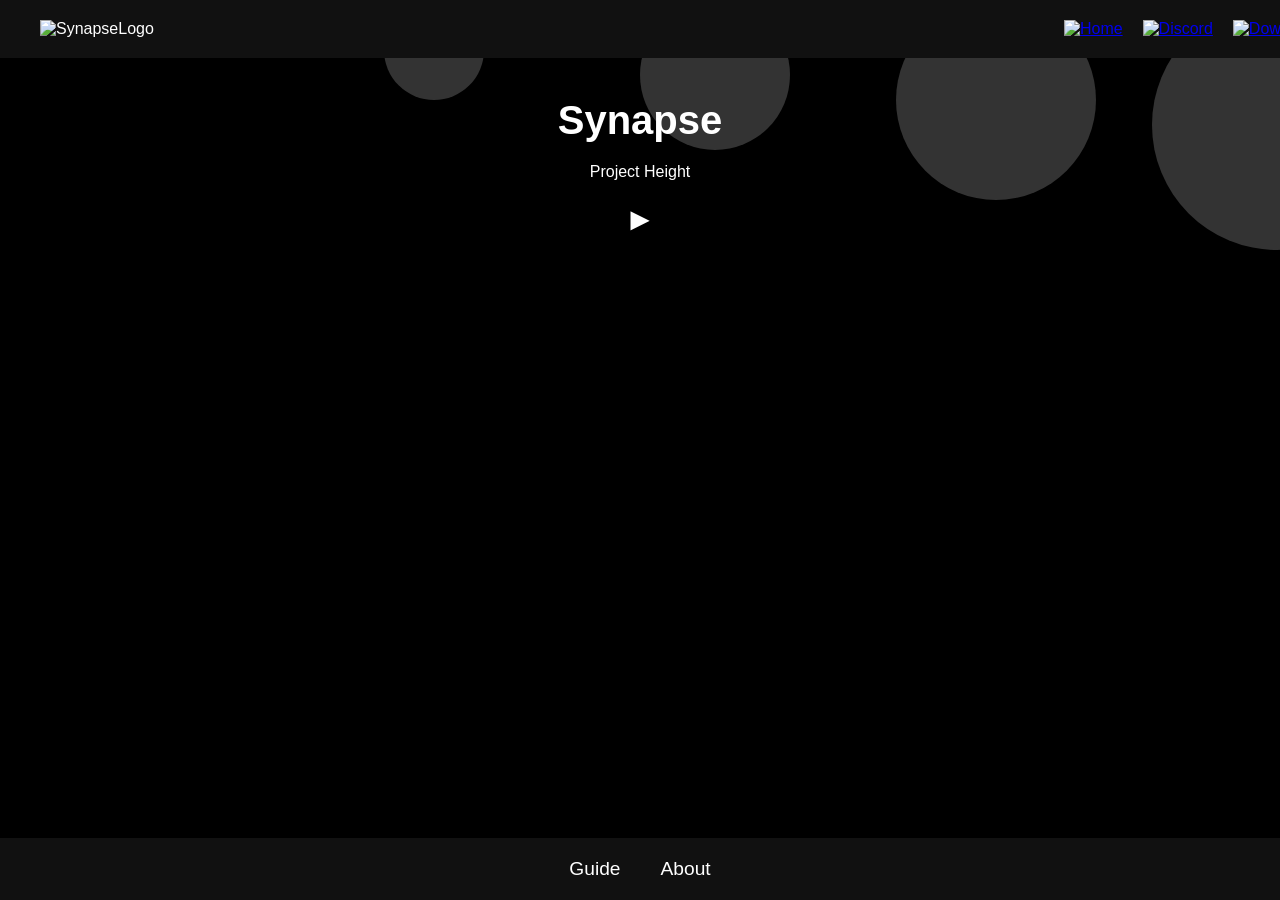
==== index.html @ f198cead "Add files via upload" ====
<!DOCTYPE html>
<html lang="zh-CN">
<head>
    <meta charset="UTF-8">
    <meta name="viewport" content="width=device-width, initial-scale=1.0">
    <title>Synapse</title>
    <link rel="icon" href="https://synz.lol/synz.png" type="image/png">
    <style>
        body {
            margin: 0;
            font-family: Arial, sans-serif;
            background-color: black;
            color: white;
            text-align: center;
            overflow: hidden;
            display: flex;
            flex-direction: column;
            min-height: 100vh;
        }
        header {
            display: flex;
            justify-content: space-between;
            align-items: center;
            padding: 20px 40px;
            background-color: #111;
            width: 100%;
        }
        .logo {
            max-width: 150px;
        }
        .nav-buttons {
            display: flex;
            gap: 20px;
        }
        .nav-buttons img {
            width: 50px;
            height: 50px;
            cursor: pointer;
            transition: transform 0.3s;
        }
        .nav-buttons img:hover {
            transform: scale(1.1);
        }
        h1 {
            font-size: 2.5em;
            margin: 20px 0;
        }
        .content {
            padding: 20px;
            flex: 1;
        }
        .social-icons {
            margin-top: 20px;
        }
        .social-icons a {
            color: white;
            text-decoration: none;
            margin: 0 10px;
            font-size: 2em;
            transition: transform 0.3s;
        }
        .social-icons a:hover {
            transform: scale(1.2);
        }
        footer {
            background-color: #111;
            padding: 20px 0;
            display: flex;
            justify-content: center;
            gap: 40px;
        }
        footer a {
            color: white;
            text-decoration: none;
            font-size: 1.2em;
            transition: color 0.3s;
        }
        footer a:hover {
            color: #ddd;
        }
        .background-animation {
            position: absolute;
            top: 0;
            left: 0;
            width: 100%;
            height: 100%;
            pointer-events: none;
            z-index: -1;
        }
        .background-animation div {
            position: absolute;
            background: rgba(255, 255, 255, 0.2);
            border-radius: 50%;
            animation: animate 20s linear infinite;
        }
        @keyframes animate {
            0% {
                transform: scale(0) translateY(0);
            }
            100% {
                transform: scale(1) translateY(1000px);
            }
        }
        .background-animation div:nth-child(1) {
            width: 50px;
            height: 50px;
            left: 10%;
            animation-duration: 20s;
        }
        .background-animation div:nth-child(2) {
            width: 100px;
            height: 100px;
            left: 30%;
            animation-duration: 15s;
        }
        .background-animation div:nth-child(3) {
            width: 150px;
            height: 150px;
            left: 50%;
            animation-duration: 10s;
        }
        .background-animation div:nth-child(4) {
            width: 200px;
            height: 200px;
            left: 70%;
            animation-duration: 25s;
        }
        .background-animation div:nth-child(5) {
            width: 250px;
            height: 250px;
            left: 90%;
            animation-duration: 30s;
        }
    </style>
</head>
<body>
    <header>
        <img src="https://x.synapse.to/_next/static/media/logo.c98810b8.svg" alt="SynapseLogo" class="logo">
        <div class="nav-buttons">
            <a href="https://synz.lol">
                <img src="https://synz.lol/synz.png" alt="Home">
            </a>
            <a href="https://store.serenitytube.net/zh-cn/product/synapse-z-executor-windows" target="_blank">
                <img src="https://synz.lol/synz.png" alt="Discord">
            </a>
            <a href="https://diacord.com">
                <img src="https://synz.lol/synz.png" alt="Download">
            </a>
        </div>
    </header>
    <div class="content" id="home">
        <h1>Synapse</h1>
        <p>Project Height</p>
        <div class="social-icons">
            <a href="https://www.youtube.com/watch?v=UrGjqauz1Cg" target="_blank">&#9658;</a>
        </div>
    </div>
    <footer>
        <a href="https://synz.lol/docs">Guide</a>
        <a href="https://synapsesoftworks.llc">About</a>
    </footer>
    <div class="background-animation">
        <div></div>
        <div></div>
        <div></div>
        <div></div>
        <div></div>
    </div>
</body>
</html>
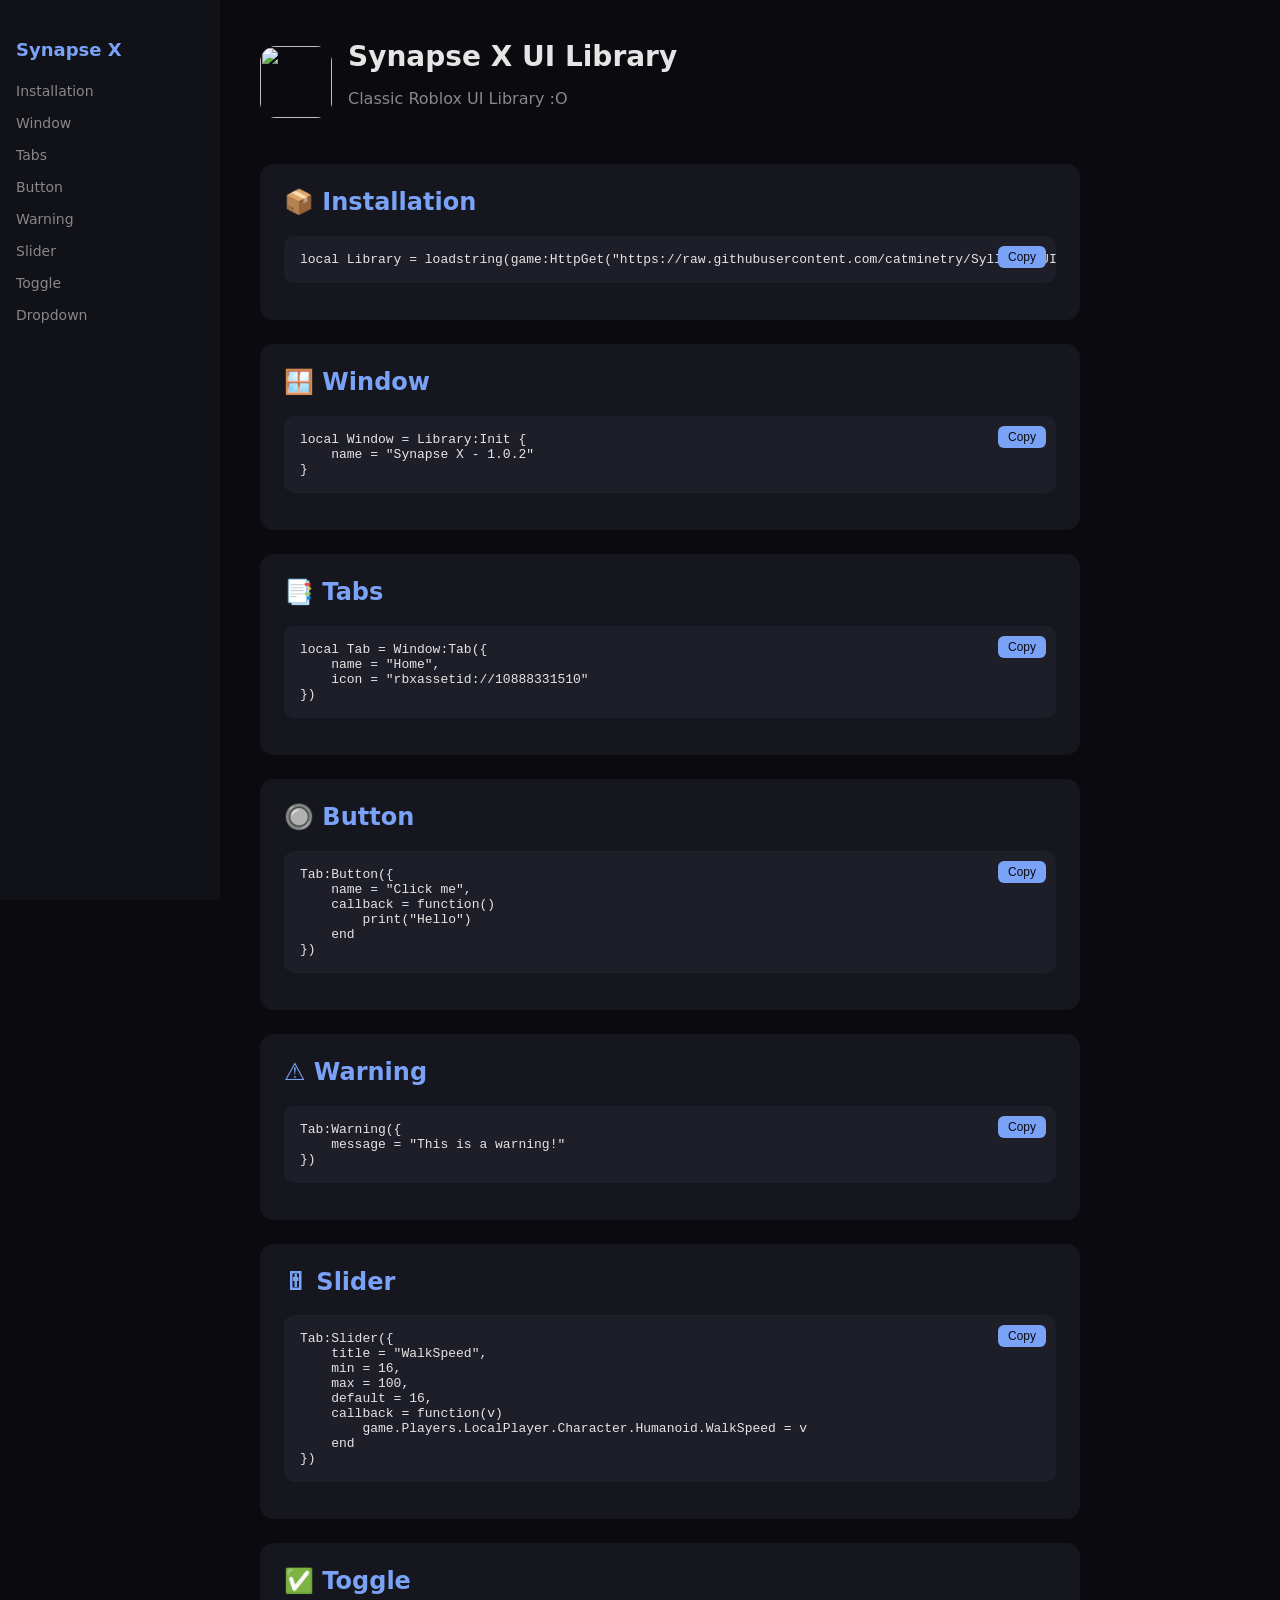
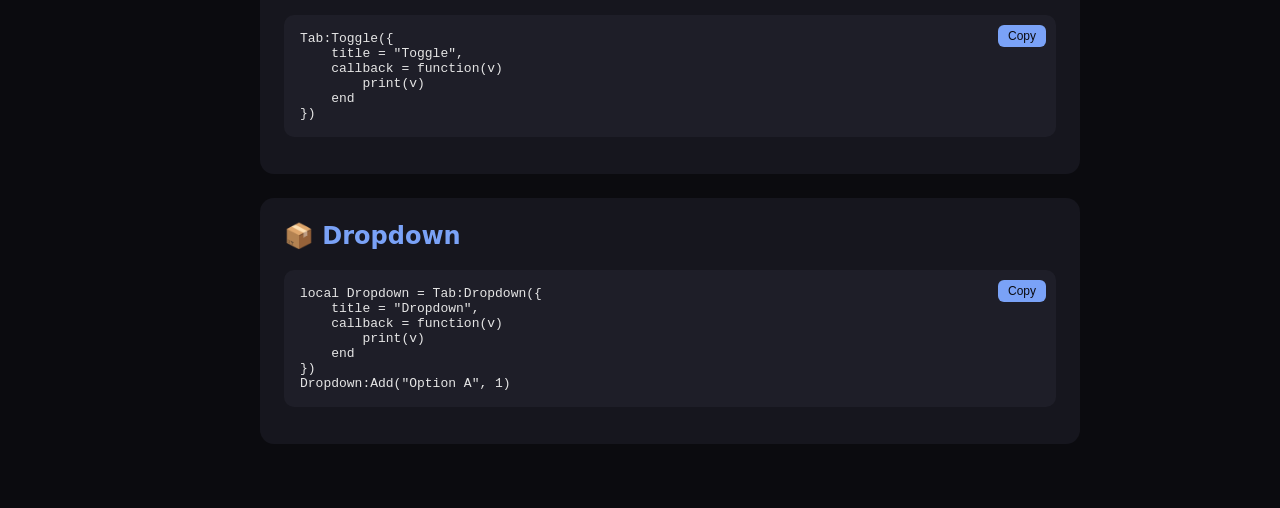
==== commit 1e3c9ff4: "Update index.html" ====
--- a/index.html
+++ b/index.html
@@ -1,170 +1,245 @@
 <!DOCTYPE html>
-<html lang="zh-CN">
+<html lang="zh">
 <head>
-    <meta charset="UTF-8">
-    <meta name="viewport" content="width=device-width, initial-scale=1.0">
-    <title>Synapse</title>
-    <link rel="icon" href="https://synz.lol/synz.png" type="image/png">
-    <style>
-        body {
-            margin: 0;
-            font-family: Arial, sans-serif;
-            background-color: black;
-            color: white;
-            text-align: center;
-            overflow: hidden;
-            display: flex;
-            flex-direction: column;
-            min-height: 100vh;
-        }
-        header {
-            display: flex;
-            justify-content: space-between;
-            align-items: center;
-            padding: 20px 40px;
-            background-color: #111;
-            width: 100%;
-        }
-        .logo {
-            max-width: 150px;
-        }
-        .nav-buttons {
-            display: flex;
-            gap: 20px;
-        }
-        .nav-buttons img {
-            width: 50px;
-            height: 50px;
-            cursor: pointer;
-            transition: transform 0.3s;
-        }
-        .nav-buttons img:hover {
-            transform: scale(1.1);
-        }
-        h1 {
-            font-size: 2.5em;
-            margin: 20px 0;
-        }
-        .content {
-            padding: 20px;
-            flex: 1;
-        }
-        .social-icons {
-            margin-top: 20px;
-        }
-        .social-icons a {
-            color: white;
-            text-decoration: none;
-            margin: 0 10px;
-            font-size: 2em;
-            transition: transform 0.3s;
-        }
-        .social-icons a:hover {
-            transform: scale(1.2);
-        }
-        footer {
-            background-color: #111;
-            padding: 20px 0;
-            display: flex;
-            justify-content: center;
-            gap: 40px;
-        }
-        footer a {
-            color: white;
-            text-decoration: none;
-            font-size: 1.2em;
-            transition: color 0.3s;
-        }
-        footer a:hover {
-            color: #ddd;
-        }
-        .background-animation {
-            position: absolute;
-            top: 0;
-            left: 0;
-            width: 100%;
-            height: 100%;
-            pointer-events: none;
-            z-index: -1;
-        }
-        .background-animation div {
-            position: absolute;
-            background: rgba(255, 255, 255, 0.2);
-            border-radius: 50%;
-            animation: animate 20s linear infinite;
-        }
-        @keyframes animate {
-            0% {
-                transform: scale(0) translateY(0);
-            }
-            100% {
-                transform: scale(1) translateY(1000px);
-            }
-        }
-        .background-animation div:nth-child(1) {
-            width: 50px;
-            height: 50px;
-            left: 10%;
-            animation-duration: 20s;
-        }
-        .background-animation div:nth-child(2) {
-            width: 100px;
-            height: 100px;
-            left: 30%;
-            animation-duration: 15s;
-        }
-        .background-animation div:nth-child(3) {
-            width: 150px;
-            height: 150px;
-            left: 50%;
-            animation-duration: 10s;
-        }
-        .background-animation div:nth-child(4) {
-            width: 200px;
-            height: 200px;
-            left: 70%;
-            animation-duration: 25s;
-        }
-        .background-animation div:nth-child(5) {
-            width: 250px;
-            height: 250px;
-            left: 90%;
-            animation-duration: 30s;
-        }
-    </style>
+<meta charset="UTF-8" />
+<title>Synapse X UI</title>
+
+<!-- Favicon -->
+<link rel="icon" type="image/png" href="https://static.wikia.nocookie.net/logopedia/images/a/aa/Synapse_X_%28Icon%29.svg/revision/latest?cb=20221129133252" />
+
+<!-- Prism -->
+<link rel="stylesheet" href="https://cdnjs.cloudflare.com/ajax/libs/prism/1.29.0/themes/prism-tomorrow.min.css" />
+<script src="https://cdnjs.cloudflare.com/ajax/libs/prism/1.29.0/prism.min.js"></script>
+<script src="https://cdnjs.cloudflare.com/ajax/libs/prism/1.29.0/components/prism-lua.min.js"></script>
+
+<style>
+:root {
+    --bg: #0b0b0f;
+    --sidebar: #111118;
+    --card: #16161e;
+    --accent: #7aa2f7;
+    --text: #e5e5e5;
+    --muted: #888;
+}
+* { box-sizing: border-box; }
+
+body {
+    margin: 0;
+    font-family: "Segoe UI", system-ui, sans-serif;
+    background: var(--bg);
+    color: var(--text);
+    display: flex;
+    min-height: 100vh;
+}
+
+/* ===== Sidebar ===== */
+.sidebar {
+    width: 220px;
+    background: var(--sidebar);
+    padding: 24px 16px;
+    position: sticky;
+    top: 0;
+    height: 100vh;
+}
+.sidebar h2 {
+    font-size: 18px;
+    color: var(--accent);
+}
+.sidebar a {
+    display: block;
+    padding: 8px 0;
+    color: var(--muted);
+    text-decoration: none;
+    font-size: 14px;
+}
+.sidebar a:hover {
+    color: var(--text);
+}
+
+/* ===== Content ===== */
+.content {
+    flex: 1;
+    padding: 40px;
+    max-width: 900px;
+}
+
+/* ===== Hero ===== */
+.hero {
+    display: flex;
+    align-items: center;
+    gap: 16px;
+    margin-bottom: 40px;
+}
+.hero img {
+    width: 72px;
+    height: 72px;
+    border-radius: 16px;
+}
+.hero h1 {
+    margin: 0;
+    font-size: 28px;
+}
+.hero p {
+    color: var(--muted);
+}
+
+/* ===== Sections ===== */
+section {
+    background: var(--card);
+    padding: 24px;
+    border-radius: 14px;
+    margin-bottom: 24px;
+}
+section h2 {
+    margin-top: 0;
+    color: var(--accent);
+}
+
+/* ===== Code ===== */
+pre {
+    position: relative;
+    background: #1e1e28;
+    padding: 16px;
+    border-radius: 10px;
+    overflow-x: auto;
+}
+.copy-btn {
+    position: absolute;
+    top: 10px;
+    right: 10px;
+    background: var(--accent);
+    border: none;
+    color: #0b0b0f;
+    padding: 4px 10px;
+    border-radius: 6px;
+    font-size: 12px;
+    cursor: pointer;
+}
+.copy-btn:hover {
+    background: #9ece6a;
+}
+</style>
 </head>
+
 <body>
-    <header>
-        <img src="https://x.synapse.to/_next/static/media/logo.c98810b8.svg" alt="SynapseLogo" class="logo">
-        <div class="nav-buttons">
-            <a href="https://synz.lol">
-                <img src="https://synz.lol/synz.png" alt="Home">
-            </a>
-            <a href="https://store.serenitytube.net/zh-cn/product/synapse-z-executor-windows" target="_blank">
-                <img src="https://synz.lol/synz.png" alt="Discord">
-            </a>
-            <a href="https://diacord.com">
-                <img src="https://synz.lol/synz.png" alt="Download">
-            </a>
-        </div>
-    </header>
-    <div class="content" id="home">
-        <h1>Synapse</h1>
-        <p>Project Height</p>
-        <div class="social-icons">
-            <a href="https://www.youtube.com/watch?v=UrGjqauz1Cg" target="_blank">&#9658;</a>
-        </div>
+
+<!-- Sidebar -->
+<div class="sidebar">
+    <h2>Synapse X</h2>
+    <a href="#install">Installation</a>
+    <a href="#window">Window</a>
+    <a href="#tabs">Tabs</a>
+    <a href="#button">Button</a>
+    <a href="#warning">Warning</a>
+    <a href="#slider">Slider</a>
+    <a href="#toggle">Toggle</a>
+    <a href="#dropdown">Dropdown</a>
+</div>
+
+<!-- Content -->
+<div class="content">
+
+<div class="hero">
+    <img src="https://exploitremakes.weebly.com/uploads/1/4/5/5/145556639/editor/image.png?1682585795" />
+    <div>
+        <h1>Synapse X UI Library</h1>
+        <p>Classic Roblox UI Library :O</p>
     </div>
-    <footer>
-        <a href="https://synz.lol/docs">Guide</a>
-        <a href="https://synapsesoftworks.llc">About</a>
-    </footer>
-    <div class="background-animation">
-        <div></div>
-        <div></div>
-        <div></div>
-        <div></div>
-        <div></div>
-    </div>
+</div>
+
+<section id="install">
+<h2>📦 Installation</h2>
+<pre><code class="language-lua">local Library = loadstring(game:HttpGet("https://raw.githubusercontent.com/catminetry/Syllable-UI-Library/main/UI%20LIB.lua"))()</code></pre>
+</section>
+
+<section id="window">
+<h2>🪟 Window</h2>
+<pre><code class="language-lua">local Window = Library:Init {
+    name = "Synapse X - 1.0.2"
+}</code></pre>
+</section>
+
+<section id="tabs">
+<h2>📑 Tabs</h2>
+<pre><code class="language-lua">local Tab = Window:Tab({
+    name = "Home",
+    icon = "rbxassetid://10888331510"
+})</code></pre>
+</section>
+
+<section id="button">
+<h2>🔘 Button</h2>
+<pre><code class="language-lua">Tab:Button({
+    name = "Click me",
+    callback = function()
+        print("Hello")
+    end
+})</code></pre>
+</section>
+
+<section id="warning">
+<h2>⚠️ Warning</h2>
+<pre><code class="language-lua">Tab:Warning({
+    message = "This is a warning!"
+})</code></pre>
+</section>
+
+<section id="slider">
+<h2>🎚 Slider</h2>
+<pre><code class="language-lua">Tab:Slider({
+    title = "WalkSpeed",
+    min = 16,
+    max = 100,
+    default = 16,
+    callback = function(v)
+        game.Players.LocalPlayer.Character.Humanoid.WalkSpeed = v
+    end
+})</code></pre>
+</section>
+
+<section id="toggle">
+<h2>✅ Toggle</h2>
+<pre><code class="language-lua">Tab:Toggle({
+    title = "Toggle",
+    callback = function(v)
+        print(v)
+    end
+})</code></pre>
+</section>
+
+<section id="dropdown">
+<h2>📦 Dropdown</h2>
+<pre><code class="language-lua">local Dropdown = Tab:Dropdown({
+    title = "Dropdown",
+    callback = function(v)
+        print(v)
+    end
+})
+Dropdown:Add("Option A", 1)</code></pre>
+</section>
+
+</div>
+
+<script>
+document.addEventListener("DOMContentLoaded", () => {
+    Prism.highlightAll();
+});
+
+document.querySelectorAll("pre").forEach(pre => {
+    const btn = document.createElement("button");
+    btn.className = "copy-btn";
+    btn.textContent = "Copy";
+    pre.appendChild(btn);
+
+    btn.addEventListener("click", () => {
+        const code = pre.querySelector("code").innerText;
+        navigator.clipboard.writeText(code).then(() => {
+            btn.textContent = "Copied!";
+            setTimeout(() => btn.textContent = "Copy", 1500);
+        });
+    });
+});
+</script>
+
 </body>
-</html>+</html>
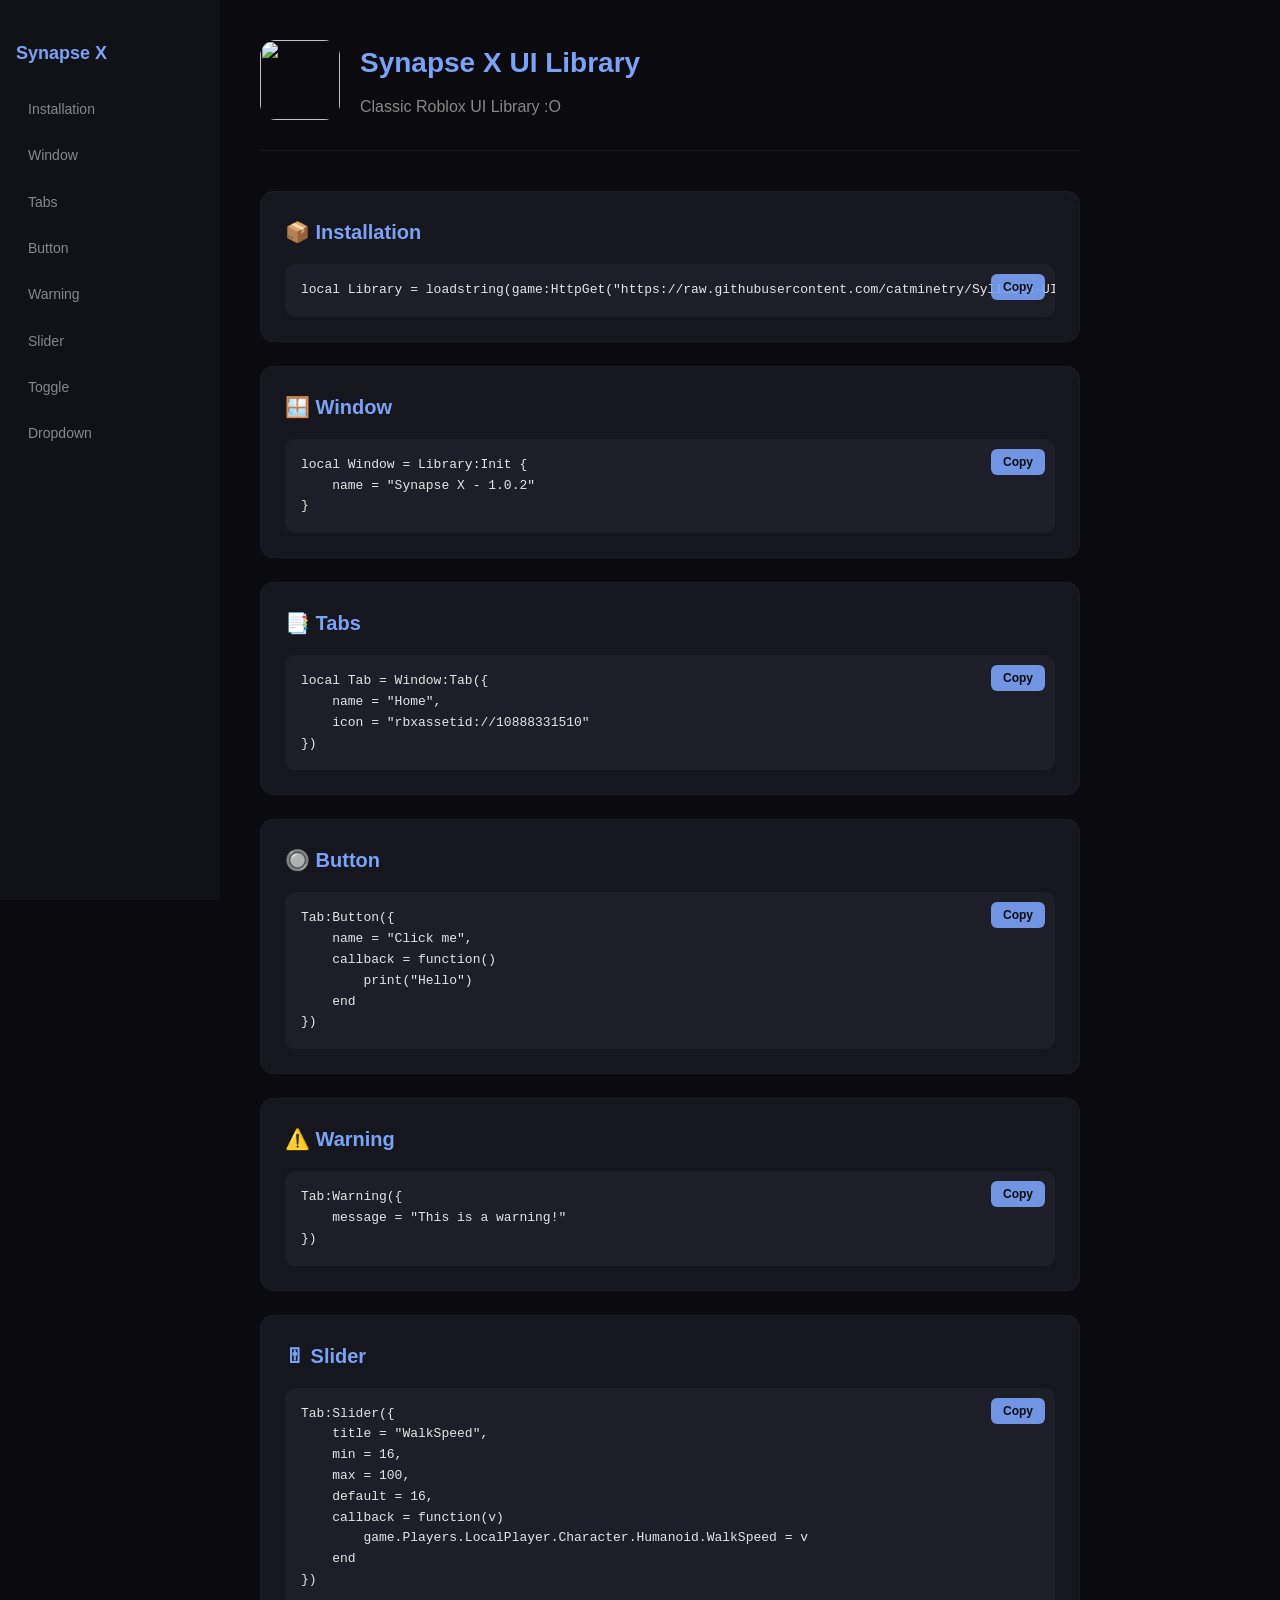
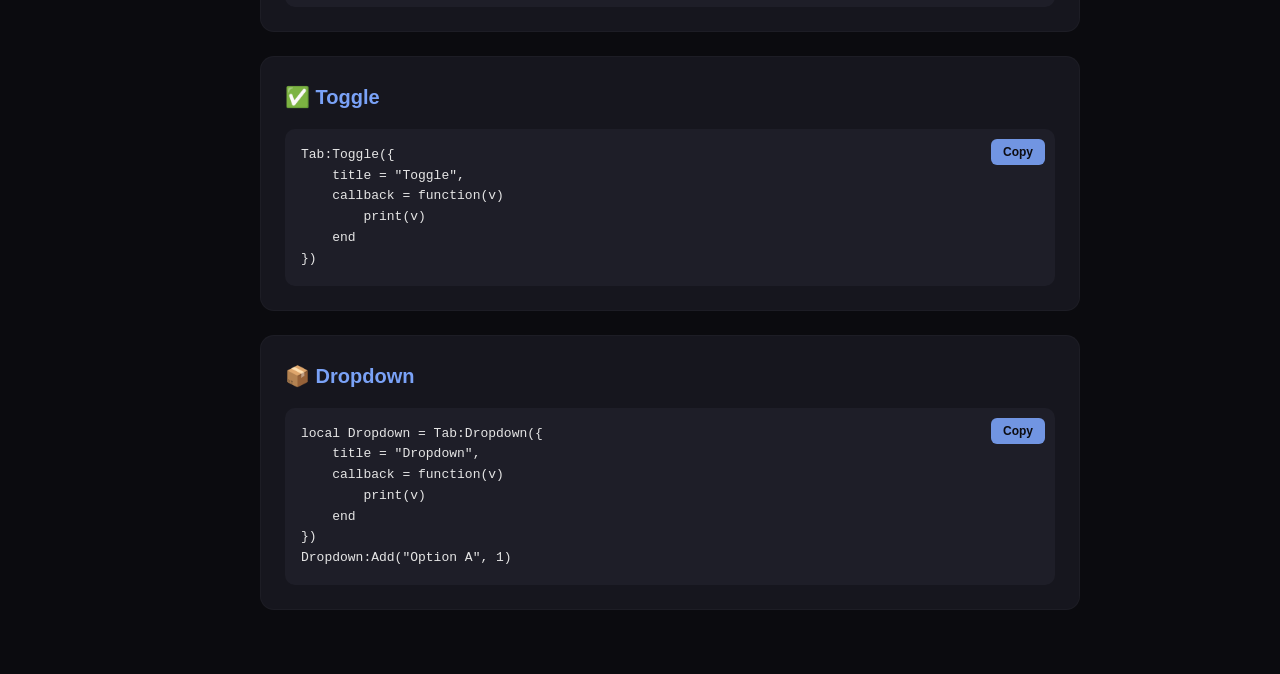
==== commit baf83b2e: "Update index.html" ====
--- a/index.html
+++ b/index.html
@@ -2,6 +2,7 @@
 <html lang="zh">
 <head>
 <meta charset="UTF-8" />
+<meta name="viewport" content="width=device-width, initial-scale=1.0, maximum-scale=1.0, user-scalable=no" />
 <title>Synapse X UI</title>
 
 <!-- Favicon -->
@@ -20,14 +21,57 @@
     --accent: #7aa2f7;
     --text: #e5e5e5;
     --muted: #888;
-}
-* { box-sizing: border-box; }
+    --header-height: 60px;
+}
+* { 
+    box-sizing: border-box; 
+    -webkit-tap-highlight-color: transparent;
+}
 
 body {
     margin: 0;
-    font-family: "Segoe UI", system-ui, sans-serif;
+    font-family: -apple-system, BlinkMacSystemFont, "Segoe UI", Roboto, sans-serif;
     background: var(--bg);
     color: var(--text);
+    line-height: 1.6;
+}
+
+/* ===== Mobile Header ===== */
+.mobile-header {
+    display: none;
+    position: fixed;
+    top: 0;
+    left: 0;
+    right: 0;
+    height: var(--header-height);
+    background: var(--sidebar);
+    z-index: 1000;
+    padding: 0 16px;
+    align-items: center;
+    justify-content: space-between;
+    border-bottom: 1px solid rgba(255,255,255,0.05);
+}
+
+.mobile-header h2 {
+    margin: 0;
+    font-size: 18px;
+    color: var(--accent);
+}
+
+.menu-toggle {
+    background: none;
+    border: none;
+    color: var(--text);
+    font-size: 24px;
+    cursor: pointer;
+    padding: 8px;
+    display: flex;
+    align-items: center;
+    justify-content: center;
+}
+
+/* ===== Layout ===== */
+.layout {
     display: flex;
     min-height: 100vh;
 }
@@ -40,20 +84,32 @@
     position: sticky;
     top: 0;
     height: 100vh;
-}
+    overflow-y: auto;
+    transition: transform 0.3s ease;
+    z-index: 999;
+}
+
 .sidebar h2 {
     font-size: 18px;
     color: var(--accent);
-}
+    margin-bottom: 20px;
+}
+
 .sidebar a {
     display: block;
-    padding: 8px 0;
+    padding: 10px 12px;
     color: var(--muted);
     text-decoration: none;
     font-size: 14px;
-}
-.sidebar a:hover {
+    border-radius: 8px;
+    margin-bottom: 4px;
+    transition: all 0.2s;
+}
+
+.sidebar a:hover,
+.sidebar a.active {
     color: var(--text);
+    background: rgba(122, 162, 247, 0.1);
 }
 
 /* ===== Content ===== */
@@ -61,26 +117,35 @@
     flex: 1;
     padding: 40px;
     max-width: 900px;
+    width: 100%;
 }
 
 /* ===== Hero ===== */
 .hero {
     display: flex;
     align-items: center;
-    gap: 16px;
+    gap: 20px;
     margin-bottom: 40px;
-}
+    padding-bottom: 30px;
+    border-bottom: 1px solid rgba(255,255,255,0.05);
+}
+
 .hero img {
-    width: 72px;
-    height: 72px;
+    width: 80px;
+    height: 80px;
     border-radius: 16px;
-}
+    flex-shrink: 0;
+}
+
 .hero h1 {
     margin: 0;
     font-size: 28px;
-}
+    color: var(--accent);
+}
+
 .hero p {
     color: var(--muted);
+    margin: 8px 0 0 0;
 }
 
 /* ===== Sections ===== */
@@ -89,20 +154,32 @@
     padding: 24px;
     border-radius: 14px;
     margin-bottom: 24px;
-}
+    border: 1px solid rgba(255,255,255,0.03);
+}
+
 section h2 {
     margin-top: 0;
     color: var(--accent);
-}
-
-/* ===== Code ===== */
+    font-size: 20px;
+    margin-bottom: 16px;
+}
+
+/* ===== Code Blocks ===== */
 pre {
     position: relative;
     background: #1e1e28;
     padding: 16px;
     border-radius: 10px;
     overflow-x: auto;
-}
+    margin: 0;
+}
+
+pre code {
+    font-family: "Consolas", "Monaco", monospace;
+    font-size: 13px;
+    line-height: 1.5;
+}
+
 .copy-btn {
     position: absolute;
     top: 10px;
@@ -110,83 +187,232 @@
     background: var(--accent);
     border: none;
     color: #0b0b0f;
-    padding: 4px 10px;
+    padding: 6px 12px;
     border-radius: 6px;
     font-size: 12px;
+    font-weight: 600;
     cursor: pointer;
-}
+    transition: all 0.2s;
+    opacity: 0.9;
+}
+
 .copy-btn:hover {
-    background: #9ece6a;
+    opacity: 1;
+    transform: scale(1.02);
+}
+
+/* ===== Overlay ===== */
+.overlay {
+    display: none;
+    position: fixed;
+    top: 0;
+    left: 0;
+    right: 0;
+    bottom: 0;
+    background: rgba(0,0,0,0.5);
+    z-index: 998;
+    backdrop-filter: blur(2px);
+}
+
+/* ===== Mobile Styles ===== */
+@media (max-width: 768px) {
+    .mobile-header {
+        display: flex;
+    }
+    
+    .layout {
+        flex-direction: column;
+        padding-top: var(--header-height);
+    }
+    
+    .sidebar {
+        position: fixed;
+        top: var(--header-height);
+        left: 0;
+        bottom: 0;
+        width: 260px;
+        transform: translateX(-100%);
+        box-shadow: 5px 0 20px rgba(0,0,0,0.3);
+    }
+    
+    .sidebar.open {
+        transform: translateX(0);
+    }
+    
+    .content {
+        padding: 20px 16px;
+        max-width: 100%;
+    }
+    
+    .hero {
+        flex-direction: column;
+        align-items: flex-start;
+        gap: 16px;
+        margin-bottom: 30px;
+    }
+    
+    .hero img {
+        width: 64px;
+        height: 64px;
+    }
+    
+    .hero h1 {
+        font-size: 24px;
+    }
+    
+    section {
+        padding: 16px;
+        border-radius: 12px;
+        margin-bottom: 16px;
+    }
+    
+    section h2 {
+        font-size: 18px;
+    }
+    
+    pre {
+        padding: 14px;
+        border-radius: 8px;
+    }
+    
+    pre code {
+        font-size: 12px;
+    }
+    
+    .copy-btn {
+        top: 8px;
+        right: 8px;
+        padding: 5px 10px;
+        font-size: 11px;
+    }
+    
+    .overlay.show {
+        display: block;
+    }
+}
+
+/* ===== Small Phones ===== */
+@media (max-width: 480px) {
+    .content {
+        padding: 16px 12px;
+    }
+    
+    section {
+        padding: 14px;
+    }
+    
+    .hero h1 {
+        font-size: 22px;
+    }
+    
+    .hero img {
+        width: 56px;
+        height: 56px;
+    }
+}
+
+/* ===== Smooth Scrolling ===== */
+html {
+    scroll-behavior: smooth;
+}
+
+/* ===== Custom Scrollbar ===== */
+::-webkit-scrollbar {
+    width: 6px;
+    height: 6px;
+}
+
+::-webkit-scrollbar-track {
+    background: transparent;
+}
+
+::-webkit-scrollbar-thumb {
+    background: rgba(255,255,255,0.1);
+    border-radius: 3px;
+}
+
+::-webkit-scrollbar-thumb:hover {
+    background: rgba(255,255,255,0.2);
 }
 </style>
 </head>
 
 <body>
 
-<!-- Sidebar -->
-<div class="sidebar">
+<!-- Mobile Header -->
+<div class="mobile-header">
+    <button class="menu-toggle" onclick="toggleSidebar()">☰</button>
     <h2>Synapse X</h2>
-    <a href="#install">Installation</a>
-    <a href="#window">Window</a>
-    <a href="#tabs">Tabs</a>
-    <a href="#button">Button</a>
-    <a href="#warning">Warning</a>
-    <a href="#slider">Slider</a>
-    <a href="#toggle">Toggle</a>
-    <a href="#dropdown">Dropdown</a>
+    <div style="width: 44px;"></div>
 </div>
 
-<!-- Content -->
-<div class="content">
-
-<div class="hero">
-    <img src="https://exploitremakes.weebly.com/uploads/1/4/5/5/145556639/editor/image.png?1682585795" />
-    <div>
-        <h1>Synapse X UI Library</h1>
-        <p>Classic Roblox UI Library :O</p>
+<!-- Overlay -->
+<div class="overlay" onclick="toggleSidebar()"></div>
+
+<div class="layout">
+    <!-- Sidebar -->
+    <div class="sidebar" id="sidebar">
+        <h2>Synapse X</h2>
+        <a href="#install" onclick="closeSidebar()">Installation</a>
+        <a href="#window" onclick="closeSidebar()">Window</a>
+        <a href="#tabs" onclick="closeSidebar()">Tabs</a>
+        <a href="#button" onclick="closeSidebar()">Button</a>
+        <a href="#warning" onclick="closeSidebar()">Warning</a>
+        <a href="#slider" onclick="closeSidebar()">Slider</a>
+        <a href="#toggle" onclick="closeSidebar()">Toggle</a>
+        <a href="#dropdown" onclick="closeSidebar()">Dropdown</a>
     </div>
-</div>
-
-<section id="install">
-<h2>📦 Installation</h2>
-<pre><code class="language-lua">local Library = loadstring(game:HttpGet("https://raw.githubusercontent.com/catminetry/Syllable-UI-Library/main/UI%20LIB.lua"))()</code></pre>
-</section>
-
-<section id="window">
-<h2>🪟 Window</h2>
-<pre><code class="language-lua">local Window = Library:Init {
+
+    <!-- Content -->
+    <div class="content">
+        <div class="hero">
+            <img src="https://exploitremakes.weebly.com/uploads/1/4/5/5/145556639/editor/image.png?1682585795" />
+            <div>
+                <h1>Synapse X UI Library</h1>
+                <p>Classic Roblox UI Library :O</p>
+            </div>
+        </div>
+
+        <section id="install">
+            <h2>📦 Installation</h2>
+            <pre><code class="language-lua">local Library = loadstring(game:HttpGet("https://raw.githubusercontent.com/catminetry/Syllable-UI-Library/main/UI%20LIB.lua"))()</code></pre>
+        </section>
+
+        <section id="window">
+            <h2>🪟 Window</h2>
+            <pre><code class="language-lua">local Window = Library:Init {
     name = "Synapse X - 1.0.2"
 }</code></pre>
-</section>
-
-<section id="tabs">
-<h2>📑 Tabs</h2>
-<pre><code class="language-lua">local Tab = Window:Tab({
+        </section>
+
+        <section id="tabs">
+            <h2>📑 Tabs</h2>
+            <pre><code class="language-lua">local Tab = Window:Tab({
     name = "Home",
     icon = "rbxassetid://10888331510"
 })</code></pre>
-</section>
-
-<section id="button">
-<h2>🔘 Button</h2>
-<pre><code class="language-lua">Tab:Button({
+        </section>
+
+        <section id="button">
+            <h2>🔘 Button</h2>
+            <pre><code class="language-lua">Tab:Button({
     name = "Click me",
     callback = function()
         print("Hello")
     end
 })</code></pre>
-</section>
-
-<section id="warning">
-<h2>⚠️ Warning</h2>
-<pre><code class="language-lua">Tab:Warning({
+        </section>
+
+        <section id="warning">
+            <h2>⚠️ Warning</h2>
+            <pre><code class="language-lua">Tab:Warning({
     message = "This is a warning!"
 })</code></pre>
-</section>
-
-<section id="slider">
-<h2>🎚 Slider</h2>
-<pre><code class="language-lua">Tab:Slider({
+        </section>
+
+        <section id="slider">
+            <h2>🎚 Slider</h2>
+            <pre><code class="language-lua">Tab:Slider({
     title = "WalkSpeed",
     min = 16,
     max = 100,
@@ -195,50 +421,95 @@
         game.Players.LocalPlayer.Character.Humanoid.WalkSpeed = v
     end
 })</code></pre>
-</section>
-
-<section id="toggle">
-<h2>✅ Toggle</h2>
-<pre><code class="language-lua">Tab:Toggle({
+        </section>
+
+        <section id="toggle">
+            <h2>✅ Toggle</h2>
+            <pre><code class="language-lua">Tab:Toggle({
     title = "Toggle",
     callback = function(v)
         print(v)
     end
 })</code></pre>
-</section>
-
-<section id="dropdown">
-<h2>📦 Dropdown</h2>
-<pre><code class="language-lua">local Dropdown = Tab:Dropdown({
+        </section>
+
+        <section id="dropdown">
+            <h2>📦 Dropdown</h2>
+            <pre><code class="language-lua">local Dropdown = Tab:Dropdown({
     title = "Dropdown",
     callback = function(v)
         print(v)
     end
 })
 Dropdown:Add("Option A", 1)</code></pre>
-</section>
-
+        </section>
+    </div>
 </div>
 
 <script>
+// Toggle sidebar on mobile
+function toggleSidebar() {
+    const sidebar = document.getElementById('sidebar');
+    const overlay = document.querySelector('.overlay');
+    sidebar.classList.toggle('open');
+    overlay.classList.toggle('show');
+}
+
+function closeSidebar() {
+    const sidebar = document.getElementById('sidebar');
+    const overlay = document.querySelector('.overlay');
+    sidebar.classList.remove('open');
+    overlay.classList.remove('show');
+}
+
+// Highlight active nav link
+function updateActiveNav() {
+    const sections = document.querySelectorAll('section[id]');
+    const navLinks = document.querySelectorAll('.sidebar a');
+    
+    let current = '';
+    sections.forEach(section => {
+        const rect = section.getBoundingClientRect();
+        if (rect.top <= 100 && rect.bottom >= 100) {
+            current = section.id;
+        }
+    });
+    
+    navLinks.forEach(link => {
+        link.classList.remove('active');
+        if (link.getAttribute('href') === `#${current}`) {
+            link.classList.add('active');
+        }
+    });
+}
+
+// Initialize
 document.addEventListener("DOMContentLoaded", () => {
     Prism.highlightAll();
+    updateActiveNav();
 });
 
+// Copy button functionality
 document.querySelectorAll("pre").forEach(pre => {
     const btn = document.createElement("button");
     btn.className = "copy-btn";
     btn.textContent = "Copy";
     pre.appendChild(btn);
 
-    btn.addEventListener("click", () => {
+    btn.addEventListener("click", async () => {
         const code = pre.querySelector("code").innerText;
-        navigator.clipboard.writeText(code).then(() => {
+        try {
+            await navigator.clipboard.writeText(code);
             btn.textContent = "Copied!";
             setTimeout(() => btn.textContent = "Copy", 1500);
-        });
+        } catch (err) {
+            console.error('Failed to copy:', err);
+        }
     });
 });
+
+// Update active nav on scroll
+window.addEventListener('scroll', updateActiveNav);
 </script>
 
 </body>
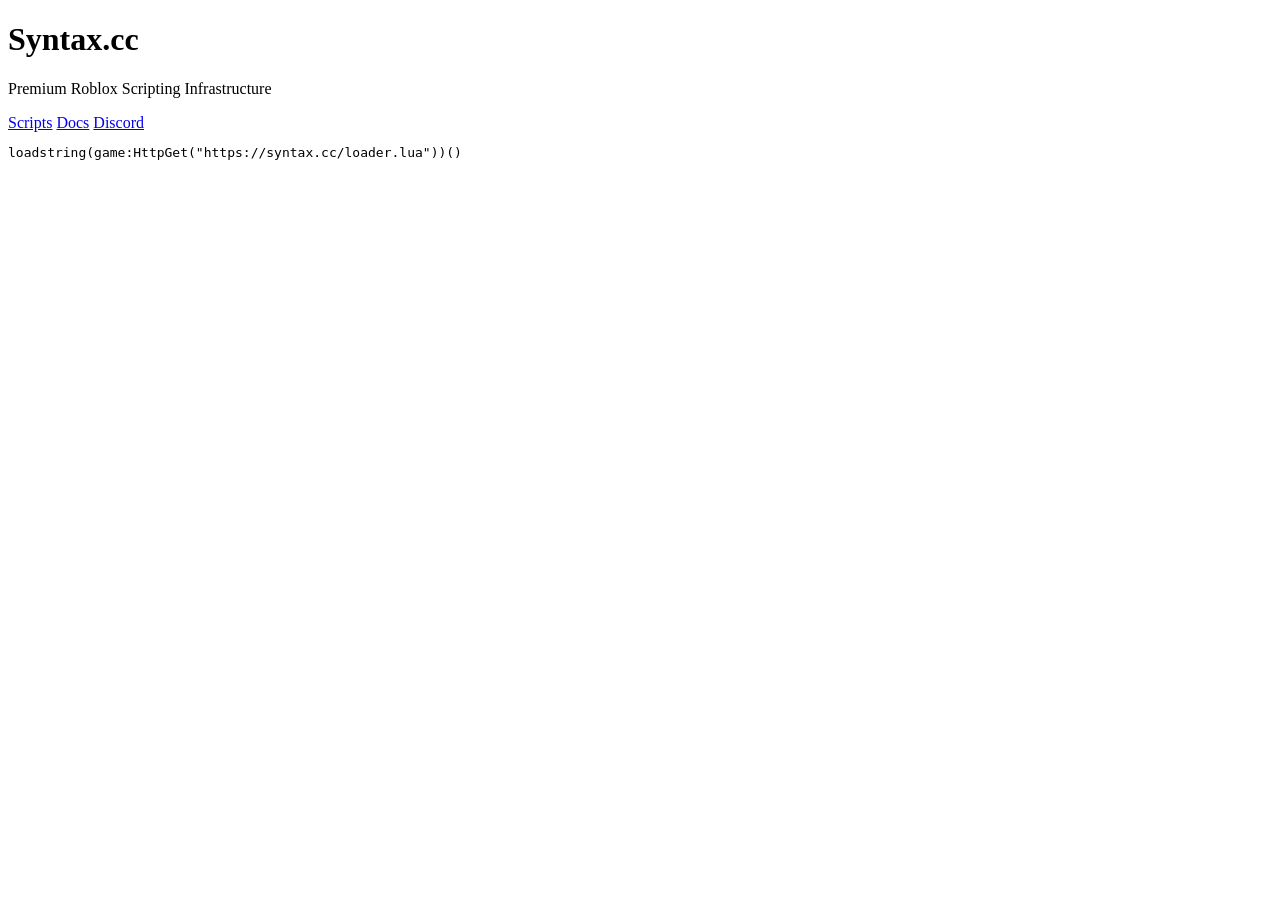
==== commit 5e4dacfa: "Update index.html" ====
--- a/index.html
+++ b/index.html
@@ -1,516 +1,28 @@
 <!DOCTYPE html>
-<html lang="zh">
+<html lang="zh-CN">
 <head>
-<meta charset="UTF-8" />
-<meta name="viewport" content="width=device-width, initial-scale=1.0, maximum-scale=1.0, user-scalable=no" />
-<title>Synapse X UI</title>
-
-<!-- Favicon -->
-<link rel="icon" type="image/png" href="https://static.wikia.nocookie.net/logopedia/images/a/aa/Synapse_X_%28Icon%29.svg/revision/latest?cb=20221129133252" />
-
-<!-- Prism -->
-<link rel="stylesheet" href="https://cdnjs.cloudflare.com/ajax/libs/prism/1.29.0/themes/prism-tomorrow.min.css" />
-<script src="https://cdnjs.cloudflare.com/ajax/libs/prism/1.29.0/prism.min.js"></script>
-<script src="https://cdnjs.cloudflare.com/ajax/libs/prism/1.29.0/components/prism-lua.min.js"></script>
-
-<style>
-:root {
-    --bg: #0b0b0f;
-    --sidebar: #111118;
-    --card: #16161e;
-    --accent: #7aa2f7;
-    --text: #e5e5e5;
-    --muted: #888;
-    --header-height: 60px;
-}
-* { 
-    box-sizing: border-box; 
-    -webkit-tap-highlight-color: transparent;
-}
-
-body {
-    margin: 0;
-    font-family: -apple-system, BlinkMacSystemFont, "Segoe UI", Roboto, sans-serif;
-    background: var(--bg);
-    color: var(--text);
-    line-height: 1.6;
-}
-
-/* ===== Mobile Header ===== */
-.mobile-header {
-    display: none;
-    position: fixed;
-    top: 0;
-    left: 0;
-    right: 0;
-    height: var(--header-height);
-    background: var(--sidebar);
-    z-index: 1000;
-    padding: 0 16px;
-    align-items: center;
-    justify-content: space-between;
-    border-bottom: 1px solid rgba(255,255,255,0.05);
-}
-
-.mobile-header h2 {
-    margin: 0;
-    font-size: 18px;
-    color: var(--accent);
-}
-
-.menu-toggle {
-    background: none;
-    border: none;
-    color: var(--text);
-    font-size: 24px;
-    cursor: pointer;
-    padding: 8px;
-    display: flex;
-    align-items: center;
-    justify-content: center;
-}
-
-/* ===== Layout ===== */
-.layout {
-    display: flex;
-    min-height: 100vh;
-}
-
-/* ===== Sidebar ===== */
-.sidebar {
-    width: 220px;
-    background: var(--sidebar);
-    padding: 24px 16px;
-    position: sticky;
-    top: 0;
-    height: 100vh;
-    overflow-y: auto;
-    transition: transform 0.3s ease;
-    z-index: 999;
-}
-
-.sidebar h2 {
-    font-size: 18px;
-    color: var(--accent);
-    margin-bottom: 20px;
-}
-
-.sidebar a {
-    display: block;
-    padding: 10px 12px;
-    color: var(--muted);
-    text-decoration: none;
-    font-size: 14px;
-    border-radius: 8px;
-    margin-bottom: 4px;
-    transition: all 0.2s;
-}
-
-.sidebar a:hover,
-.sidebar a.active {
-    color: var(--text);
-    background: rgba(122, 162, 247, 0.1);
-}
-
-/* ===== Content ===== */
-.content {
-    flex: 1;
-    padding: 40px;
-    max-width: 900px;
-    width: 100%;
-}
-
-/* ===== Hero ===== */
-.hero {
-    display: flex;
-    align-items: center;
-    gap: 20px;
-    margin-bottom: 40px;
-    padding-bottom: 30px;
-    border-bottom: 1px solid rgba(255,255,255,0.05);
-}
-
-.hero img {
-    width: 80px;
-    height: 80px;
-    border-radius: 16px;
-    flex-shrink: 0;
-}
-
-.hero h1 {
-    margin: 0;
-    font-size: 28px;
-    color: var(--accent);
-}
-
-.hero p {
-    color: var(--muted);
-    margin: 8px 0 0 0;
-}
-
-/* ===== Sections ===== */
-section {
-    background: var(--card);
-    padding: 24px;
-    border-radius: 14px;
-    margin-bottom: 24px;
-    border: 1px solid rgba(255,255,255,0.03);
-}
-
-section h2 {
-    margin-top: 0;
-    color: var(--accent);
-    font-size: 20px;
-    margin-bottom: 16px;
-}
-
-/* ===== Code Blocks ===== */
-pre {
-    position: relative;
-    background: #1e1e28;
-    padding: 16px;
-    border-radius: 10px;
-    overflow-x: auto;
-    margin: 0;
-}
-
-pre code {
-    font-family: "Consolas", "Monaco", monospace;
-    font-size: 13px;
-    line-height: 1.5;
-}
-
-.copy-btn {
-    position: absolute;
-    top: 10px;
-    right: 10px;
-    background: var(--accent);
-    border: none;
-    color: #0b0b0f;
-    padding: 6px 12px;
-    border-radius: 6px;
-    font-size: 12px;
-    font-weight: 600;
-    cursor: pointer;
-    transition: all 0.2s;
-    opacity: 0.9;
-}
-
-.copy-btn:hover {
-    opacity: 1;
-    transform: scale(1.02);
-}
-
-/* ===== Overlay ===== */
-.overlay {
-    display: none;
-    position: fixed;
-    top: 0;
-    left: 0;
-    right: 0;
-    bottom: 0;
-    background: rgba(0,0,0,0.5);
-    z-index: 998;
-    backdrop-filter: blur(2px);
-}
-
-/* ===== Mobile Styles ===== */
-@media (max-width: 768px) {
-    .mobile-header {
-        display: flex;
-    }
-    
-    .layout {
-        flex-direction: column;
-        padding-top: var(--header-height);
-    }
-    
-    .sidebar {
-        position: fixed;
-        top: var(--header-height);
-        left: 0;
-        bottom: 0;
-        width: 260px;
-        transform: translateX(-100%);
-        box-shadow: 5px 0 20px rgba(0,0,0,0.3);
-    }
-    
-    .sidebar.open {
-        transform: translateX(0);
-    }
-    
-    .content {
-        padding: 20px 16px;
-        max-width: 100%;
-    }
-    
-    .hero {
-        flex-direction: column;
-        align-items: flex-start;
-        gap: 16px;
-        margin-bottom: 30px;
-    }
-    
-    .hero img {
-        width: 64px;
-        height: 64px;
-    }
-    
-    .hero h1 {
-        font-size: 24px;
-    }
-    
-    section {
-        padding: 16px;
-        border-radius: 12px;
-        margin-bottom: 16px;
-    }
-    
-    section h2 {
-        font-size: 18px;
-    }
-    
-    pre {
-        padding: 14px;
-        border-radius: 8px;
-    }
-    
-    pre code {
-        font-size: 12px;
-    }
-    
-    .copy-btn {
-        top: 8px;
-        right: 8px;
-        padding: 5px 10px;
-        font-size: 11px;
-    }
-    
-    .overlay.show {
-        display: block;
-    }
-}
-
-/* ===== Small Phones ===== */
-@media (max-width: 480px) {
-    .content {
-        padding: 16px 12px;
-    }
-    
-    section {
-        padding: 14px;
-    }
-    
-    .hero h1 {
-        font-size: 22px;
-    }
-    
-    .hero img {
-        width: 56px;
-        height: 56px;
-    }
-}
-
-/* ===== Smooth Scrolling ===== */
-html {
-    scroll-behavior: smooth;
-}
-
-/* ===== Custom Scrollbar ===== */
-::-webkit-scrollbar {
-    width: 6px;
-    height: 6px;
-}
-
-::-webkit-scrollbar-track {
-    background: transparent;
-}
-
-::-webkit-scrollbar-thumb {
-    background: rgba(255,255,255,0.1);
-    border-radius: 3px;
-}
-
-::-webkit-scrollbar-thumb:hover {
-    background: rgba(255,255,255,0.2);
-}
-</style>
+  <meta charset="UTF-8" />
+  <title>Syntax • Roblox Scripts</title>
+  <meta name="viewport" content="width=device-width, initial-scale=1.0" />
+  <link rel="stylesheet" href="style.css" />
 </head>
-
 <body>
 
-<!-- Mobile Header -->
-<div class="mobile-header">
-    <button class="menu-toggle" onclick="toggleSidebar()">☰</button>
-    <h2>Synapse X</h2>
-    <div style="width: 44px;"></div>
+<div id="bg"></div>
+
+<div class="glass">
+  <h1><span class="accent">Syntax</span>.cc</h1>
+  <p class="sub">Premium Roblox Scripting Infrastructure</p>
+
+  <div class="buttons">
+    <a href="#scripts" class="btn">Scripts</a>
+    <a href="#docs" class="btn">Docs</a>
+    <a href="https://discord.gg/yourinvite" class="btn outline">Discord</a>
+  </div>
+
+  <pre class="code"><code>loadstring(game:HttpGet("https://syntax.cc/loader.lua"))()</code></pre>
 </div>
 
-<!-- Overlay -->
-<div class="overlay" onclick="toggleSidebar()"></div>
-
-<div class="layout">
-    <!-- Sidebar -->
-    <div class="sidebar" id="sidebar">
-        <h2>Synapse X</h2>
-        <a href="#install" onclick="closeSidebar()">Installation</a>
-        <a href="#window" onclick="closeSidebar()">Window</a>
-        <a href="#tabs" onclick="closeSidebar()">Tabs</a>
-        <a href="#button" onclick="closeSidebar()">Button</a>
-        <a href="#warning" onclick="closeSidebar()">Warning</a>
-        <a href="#slider" onclick="closeSidebar()">Slider</a>
-        <a href="#toggle" onclick="closeSidebar()">Toggle</a>
-        <a href="#dropdown" onclick="closeSidebar()">Dropdown</a>
-    </div>
-
-    <!-- Content -->
-    <div class="content">
-        <div class="hero">
-            <img src="https://exploitremakes.weebly.com/uploads/1/4/5/5/145556639/editor/image.png?1682585795" />
-            <div>
-                <h1>Synapse X UI Library</h1>
-                <p>Classic Roblox UI Library :O</p>
-            </div>
-        </div>
-
-        <section id="install">
-            <h2>📦 Installation</h2>
-            <pre><code class="language-lua">local Library = loadstring(game:HttpGet("https://raw.githubusercontent.com/catminetry/Syllable-UI-Library/main/UI%20LIB.lua"))()</code></pre>
-        </section>
-
-        <section id="window">
-            <h2>🪟 Window</h2>
-            <pre><code class="language-lua">local Window = Library:Init {
-    name = "Synapse X - 1.0.2"
-}</code></pre>
-        </section>
-
-        <section id="tabs">
-            <h2>📑 Tabs</h2>
-            <pre><code class="language-lua">local Tab = Window:Tab({
-    name = "Home",
-    icon = "rbxassetid://10888331510"
-})</code></pre>
-        </section>
-
-        <section id="button">
-            <h2>🔘 Button</h2>
-            <pre><code class="language-lua">Tab:Button({
-    name = "Click me",
-    callback = function()
-        print("Hello")
-    end
-})</code></pre>
-        </section>
-
-        <section id="warning">
-            <h2>⚠️ Warning</h2>
-            <pre><code class="language-lua">Tab:Warning({
-    message = "This is a warning!"
-})</code></pre>
-        </section>
-
-        <section id="slider">
-            <h2>🎚 Slider</h2>
-            <pre><code class="language-lua">Tab:Slider({
-    title = "WalkSpeed",
-    min = 16,
-    max = 100,
-    default = 16,
-    callback = function(v)
-        game.Players.LocalPlayer.Character.Humanoid.WalkSpeed = v
-    end
-})</code></pre>
-        </section>
-
-        <section id="toggle">
-            <h2>✅ Toggle</h2>
-            <pre><code class="language-lua">Tab:Toggle({
-    title = "Toggle",
-    callback = function(v)
-        print(v)
-    end
-})</code></pre>
-        </section>
-
-        <section id="dropdown">
-            <h2>📦 Dropdown</h2>
-            <pre><code class="language-lua">local Dropdown = Tab:Dropdown({
-    title = "Dropdown",
-    callback = function(v)
-        print(v)
-    end
-})
-Dropdown:Add("Option A", 1)</code></pre>
-        </section>
-    </div>
-</div>
-
-<script>
-// Toggle sidebar on mobile
-function toggleSidebar() {
-    const sidebar = document.getElementById('sidebar');
-    const overlay = document.querySelector('.overlay');
-    sidebar.classList.toggle('open');
-    overlay.classList.toggle('show');
-}
-
-function closeSidebar() {
-    const sidebar = document.getElementById('sidebar');
-    const overlay = document.querySelector('.overlay');
-    sidebar.classList.remove('open');
-    overlay.classList.remove('show');
-}
-
-// Highlight active nav link
-function updateActiveNav() {
-    const sections = document.querySelectorAll('section[id]');
-    const navLinks = document.querySelectorAll('.sidebar a');
-    
-    let current = '';
-    sections.forEach(section => {
-        const rect = section.getBoundingClientRect();
-        if (rect.top <= 100 && rect.bottom >= 100) {
-            current = section.id;
-        }
-    });
-    
-    navLinks.forEach(link => {
-        link.classList.remove('active');
-        if (link.getAttribute('href') === `#${current}`) {
-            link.classList.add('active');
-        }
-    });
-}
-
-// Initialize
-document.addEventListener("DOMContentLoaded", () => {
-    Prism.highlightAll();
-    updateActiveNav();
-});
-
-// Copy button functionality
-document.querySelectorAll("pre").forEach(pre => {
-    const btn = document.createElement("button");
-    btn.className = "copy-btn";
-    btn.textContent = "Copy";
-    pre.appendChild(btn);
-
-    btn.addEventListener("click", async () => {
-        const code = pre.querySelector("code").innerText;
-        try {
-            await navigator.clipboard.writeText(code);
-            btn.textContent = "Copied!";
-            setTimeout(() => btn.textContent = "Copy", 1500);
-        } catch (err) {
-            console.error('Failed to copy:', err);
-        }
-    });
-});
-
-// Update active nav on scroll
-window.addEventListener('scroll', updateActiveNav);
-</script>
-
+<script src="script.js"></script>
 </body>
 </html>
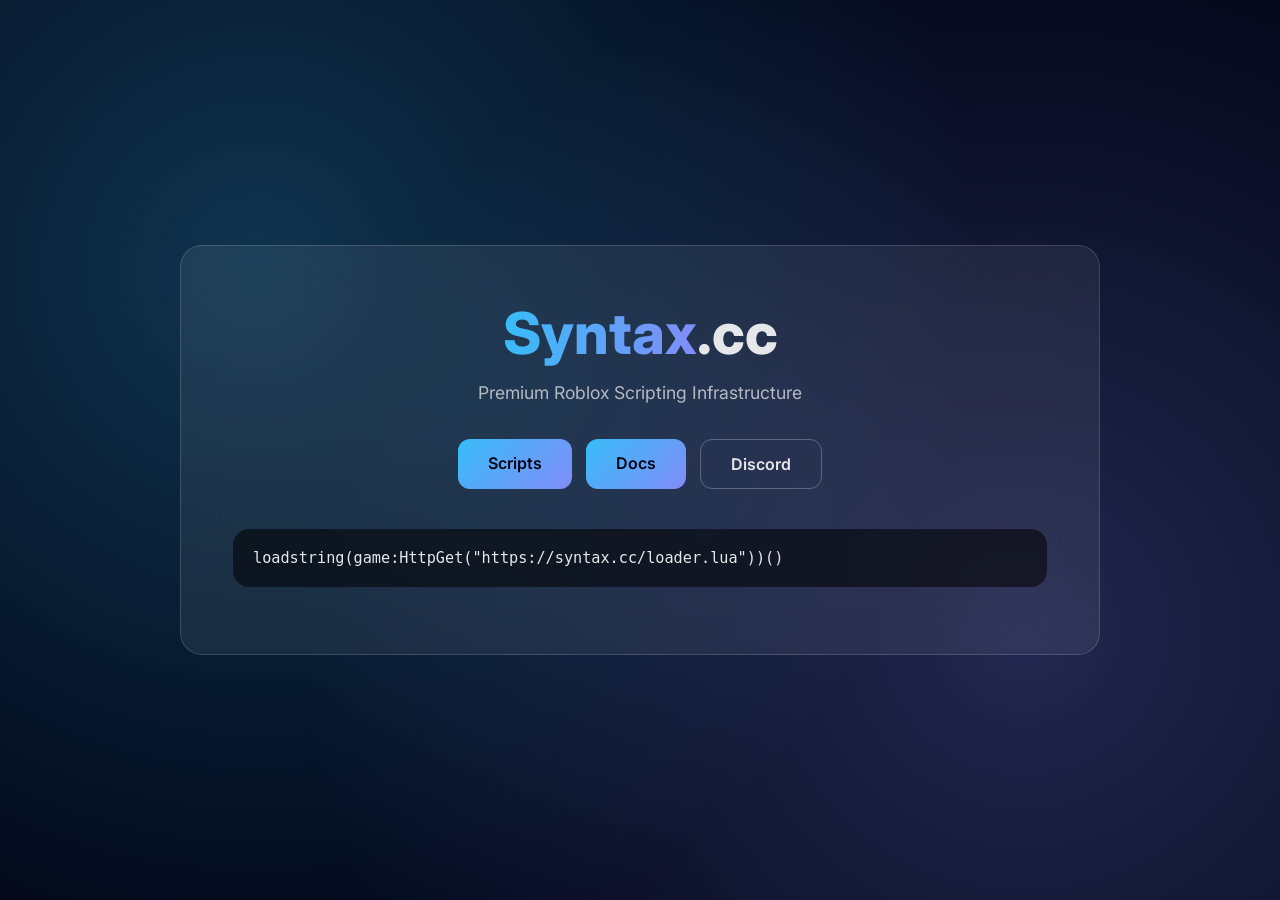
==== commit a7372ff4: "Update index.html" ====
--- a/index.html
+++ b/index.html
@@ -16,7 +16,7 @@
 
   <div class="buttons">
     <a href="#scripts" class="btn">Scripts</a>
-    <a href="#docs" class="btn">Docs</a>
+    <a href="/docs.html" class="btn">Docs</a>
     <a href="https://discord.gg/yourinvite" class="btn outline">Discord</a>
   </div>
 
--- a/style.css
+++ b/style.css
@@ -0,0 +1,141 @@
+@import url('https://fonts.googleapis.com/css2?family=Inter:wght@400;600;800&display=swap');
+
+* {
+  box-sizing: border-box;
+}
+
+body {
+  margin: 0;
+  font-family: 'Inter', sans-serif;
+  color: #e5e7eb;
+  background: radial-gradient(circle at top, #0f172a, #020617);
+  min-height: 100vh;
+  display: grid;
+  place-items: center;
+}
+
+#bg {
+  position: fixed;
+  inset: 0;
+  background:
+    radial-gradient(circle at 20% 30%, rgba(56,189,248,.25), transparent 60%),
+    radial-gradient(circle at 80% 70%, rgba(129,140,248,.25), transparent 60%),
+    #020617;
+  z-index: -1;
+}
+
+.glass {
+  width: min(920px, 92vw);
+  padding: 52px;
+  border-radius: 22px;
+  background: rgba(255,255,255,0.07);
+  backdrop-filter: blur(20px);
+  border: 1px solid rgba(255,255,255,0.15);
+  text-align: center;
+}
+
+h1 {
+  font-size: clamp(2.4rem, 6vw, 3.6rem);
+  font-weight: 800;
+  margin: 0;
+}
+
+.accent {
+  background: linear-gradient(90deg, #38bdf8, #818cf8);
+  -webkit-background-clip: text;
+  -webkit-text-fill-color: transparent;
+}
+
+.sub {
+  margin: 14px 0 36px;
+  opacity: 0.75;
+  font-size: 1.1rem;
+}
+
+.buttons {
+  display: flex;
+  gap: 14px;
+  justify-content: center;
+  flex-wrap: wrap;
+}
+
+.btn {
+  padding: 14px 30px;
+  border-radius: 12px;
+  font-weight: 600;
+  text-decoration: none;
+  color: #020617;
+  background: linear-gradient(135deg, #38bdf8, #818cf8);
+  transition: transform 0.2s;
+}
+
+.btn:hover {
+  transform: scale(1.05);
+}
+
+.btn.outline {
+  background: transparent;
+  border: 1px solid rgba(255,255,255,0.25);
+  color: #e5e7eb;
+}
+
+.code {
+  margin-top: 40px;
+  padding: 20px;
+  border-radius: 16px;
+  background: rgba(0,0,0,0.55);
+  text-align: left;
+  overflow-x: auto;
+  font-size: 0.95rem;
+}
+.docs {
+  text-align: left;
+}
+
+.docs header {
+  text-align: center;
+  margin-bottom: 36px;
+}
+
+.toc {
+  display: flex;
+  gap: 14px;
+  flex-wrap: wrap;
+  margin-bottom: 32px;
+}
+
+.toc a {
+  padding: 10px 18px;
+  border-radius: 10px;
+  background: rgba(255,255,255,0.08);
+  color: #e5e7eb;
+  text-decoration: none;
+  font-size: 0.9rem;
+}
+
+.toc a:hover {
+  background: rgba(56,189,248,0.25);
+}
+
+.docs section {
+  margin-bottom: 36px;
+}
+
+.docs h2 {
+  font-size: 1.6rem;
+  margin-bottom: 14px;
+}
+
+.docs h3 {
+  font-size: 1.1rem;
+  margin: 18px 0 8px;
+}
+
+.docs footer {
+  margin-top: 48px;
+  padding-top: 24px;
+  border-top: 1px solid rgba(255,255,255,0.1);
+  font-size: 0.85rem;
+  opacity: 0.6;
+  text-align: center;
+}
